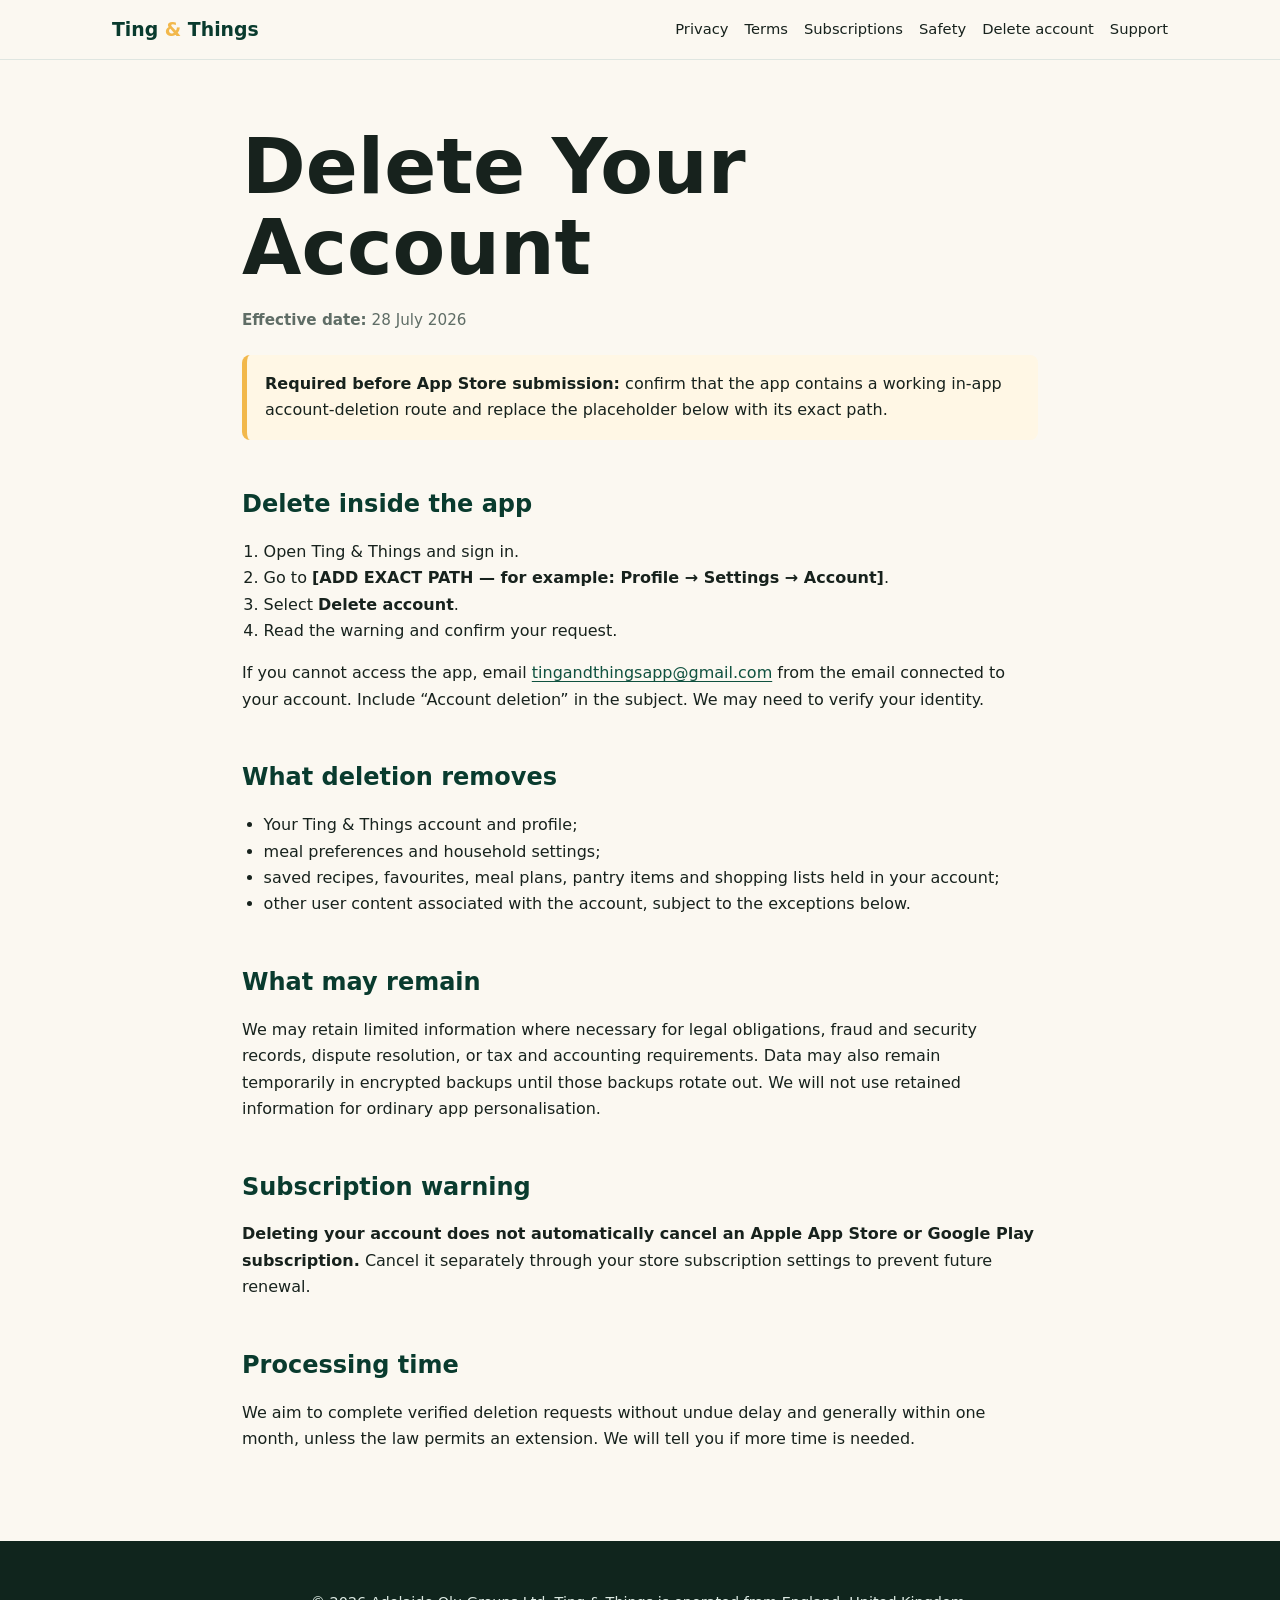
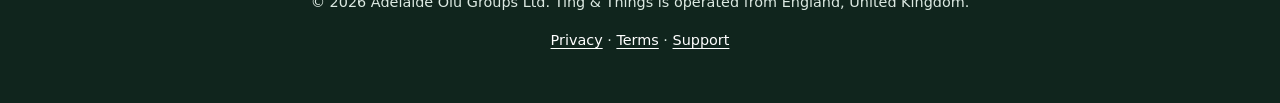
==== account-deletion.html @ 5563c953 "Add files via upload" ====
<!doctype html>
<html lang="en-GB">
<head>
<meta charset="utf-8">
<meta name="viewport" content="width=device-width,initial-scale=1">
<meta name="description" content="Ting &amp; Things legal and support information.">
<title>Delete Your Account | Ting & Things</title>
<link rel="stylesheet" href="style.css">
</head>
<body>
<header class="site-header">
<nav class="nav" aria-label="Main navigation">
<a class="brand" href="index.html">Ting <span>&amp;</span> Things</a>
<div class="nav-links">
<a href="privacy.html">Privacy</a>
<a href="terms.html">Terms</a>
<a href="subscriptions.html">Subscriptions</a>
<a href="disclaimer.html">Safety</a>
<a href="account-deletion.html">Delete account</a>
<a href="support.html">Support</a>
</div>
</nav>
</header>
<main class="narrow">

<h1>Delete Your Account</h1>
<p class="meta"><strong>Effective date:</strong> 28 July 2026</p>
<div class="notice"><strong>Required before App Store submission:</strong> confirm that the app contains a working in-app account-deletion route and replace the placeholder below with its exact path.</div>
<h2>Delete inside the app</h2>
<ol>
<li>Open Ting &amp; Things and sign in.</li>
<li>Go to <strong>[ADD EXACT PATH — for example: Profile → Settings → Account]</strong>.</li>
<li>Select <strong>Delete account</strong>.</li>
<li>Read the warning and confirm your request.</li>
</ol>
<p>If you cannot access the app, email <a href="mailto:tingandthingsapp@gmail.com?subject=Ting%20%26%20Things%20account%20deletion">tingandthingsapp@gmail.com</a> from the email connected to your account. Include “Account deletion” in the subject. We may need to verify your identity.</p>
<h2>What deletion removes</h2>
<ul>
<li>Your Ting &amp; Things account and profile;</li>
<li>meal preferences and household settings;</li>
<li>saved recipes, favourites, meal plans, pantry items and shopping lists held in your account;</li>
<li>other user content associated with the account, subject to the exceptions below.</li>
</ul>
<h2>What may remain</h2>
<p>We may retain limited information where necessary for legal obligations, fraud and security records, dispute resolution, or tax and accounting requirements. Data may also remain temporarily in encrypted backups until those backups rotate out. We will not use retained information for ordinary app personalisation.</p>
<h2>Subscription warning</h2>
<p><strong>Deleting your account does not automatically cancel an Apple App Store or Google Play subscription.</strong> Cancel it separately through your store subscription settings to prevent future renewal.</p>
<h2>Processing time</h2>
<p>We aim to complete verified deletion requests without undue delay and generally within one month, unless the law permits an extension. We will tell you if more time is needed.</p>

</main>
<footer>
<p>© 2026 Adelaide Olu Groups Ltd. Ting &amp; Things is operated from England, United Kingdom.</p>
<p><a href="privacy.html">Privacy</a> · <a href="terms.html">Terms</a> · <a href="support.html">Support</a></p>
</footer>
</body>
</html>
---- style.css ----
:root{
  --green:#0f513f;
  --green-dark:#093b2e;
  --gold:#f2b84b;
  --cream:#fbf8f1;
  --ink:#17221d;
  --muted:#5f6d66;
  --line:#dfe6e1;
  --white:#ffffff;
  --shadow:0 12px 35px rgba(15,81,63,.10);
}
*{box-sizing:border-box}
html{scroll-behavior:smooth}
body{
  margin:0;font-family:Inter,ui-sans-serif,system-ui,-apple-system,BlinkMacSystemFont,"Segoe UI",sans-serif;
  color:var(--ink);background:var(--cream);line-height:1.65
}
a{color:var(--green);text-underline-offset:3px}
header.site-header{
  position:sticky;top:0;z-index:20;background:rgba(251,248,241,.94);
  backdrop-filter:blur(12px);border-bottom:1px solid var(--line)
}
.nav{max-width:1100px;margin:auto;padding:14px 22px;display:flex;align-items:center;justify-content:space-between;gap:20px}
.brand{font-size:1.18rem;font-weight:850;text-decoration:none;color:var(--green-dark)}
.brand span{color:var(--gold)}
.nav-links{display:flex;flex-wrap:wrap;gap:16px;font-size:.92rem}
.nav-links a{text-decoration:none;color:var(--ink)}
.hero{
  background:linear-gradient(135deg,var(--green-dark),var(--green));
  color:white;padding:90px 22px 80px
}
.hero-inner{max-width:1000px;margin:auto}
.eyebrow{font-size:.8rem;text-transform:uppercase;letter-spacing:.16em;font-weight:800;color:#ffe0a0}
h1{font-size:clamp(2.4rem,7vw,4.8rem);line-height:1.05;margin:.25em 0}
.hero p{font-size:clamp(1.05rem,2vw,1.35rem);max-width:700px;color:#edf7f2}
.button{
  display:inline-block;margin-top:18px;background:var(--gold);color:#1c2a23;text-decoration:none;
  padding:13px 20px;border-radius:10px;font-weight:800
}
main{max-width:1000px;margin:auto;padding:48px 22px 72px}
main.narrow{max-width:840px}
.cards{display:grid;grid-template-columns:repeat(auto-fit,minmax(235px,1fr));gap:18px;margin:28px 0}
.card{background:white;border:1px solid var(--line);border-radius:16px;padding:24px;box-shadow:var(--shadow);text-decoration:none;color:var(--ink)}
.card h3{margin-top:0;color:var(--green-dark)}
.notice{background:#fff7e5;border-left:5px solid var(--gold);padding:16px 18px;border-radius:8px;margin:22px 0}
.danger{background:#fff1f1;border-left-color:#b42318}
h2{margin-top:2.1em;color:var(--green-dark);line-height:1.2}
h3{margin-top:1.7em;line-height:1.3}
table{width:100%;border-collapse:collapse;margin:18px 0;background:white}
th,td{border:1px solid var(--line);padding:12px;text-align:left;vertical-align:top}
th{background:#edf5f1}
code{background:#eef3f0;padding:.15em .35em;border-radius:5px}
footer{background:#10251d;color:#dce9e2;padding:36px 22px;text-align:center;font-size:.9rem}
footer a{color:white}
.meta{color:var(--muted);font-size:.95rem}
ul,ol{padding-left:1.35rem}
@media(max-width:720px){
  .nav{align-items:flex-start;flex-direction:column}.nav-links{gap:11px}
  .hero{padding-top:65px}table{display:block;overflow-x:auto}
}
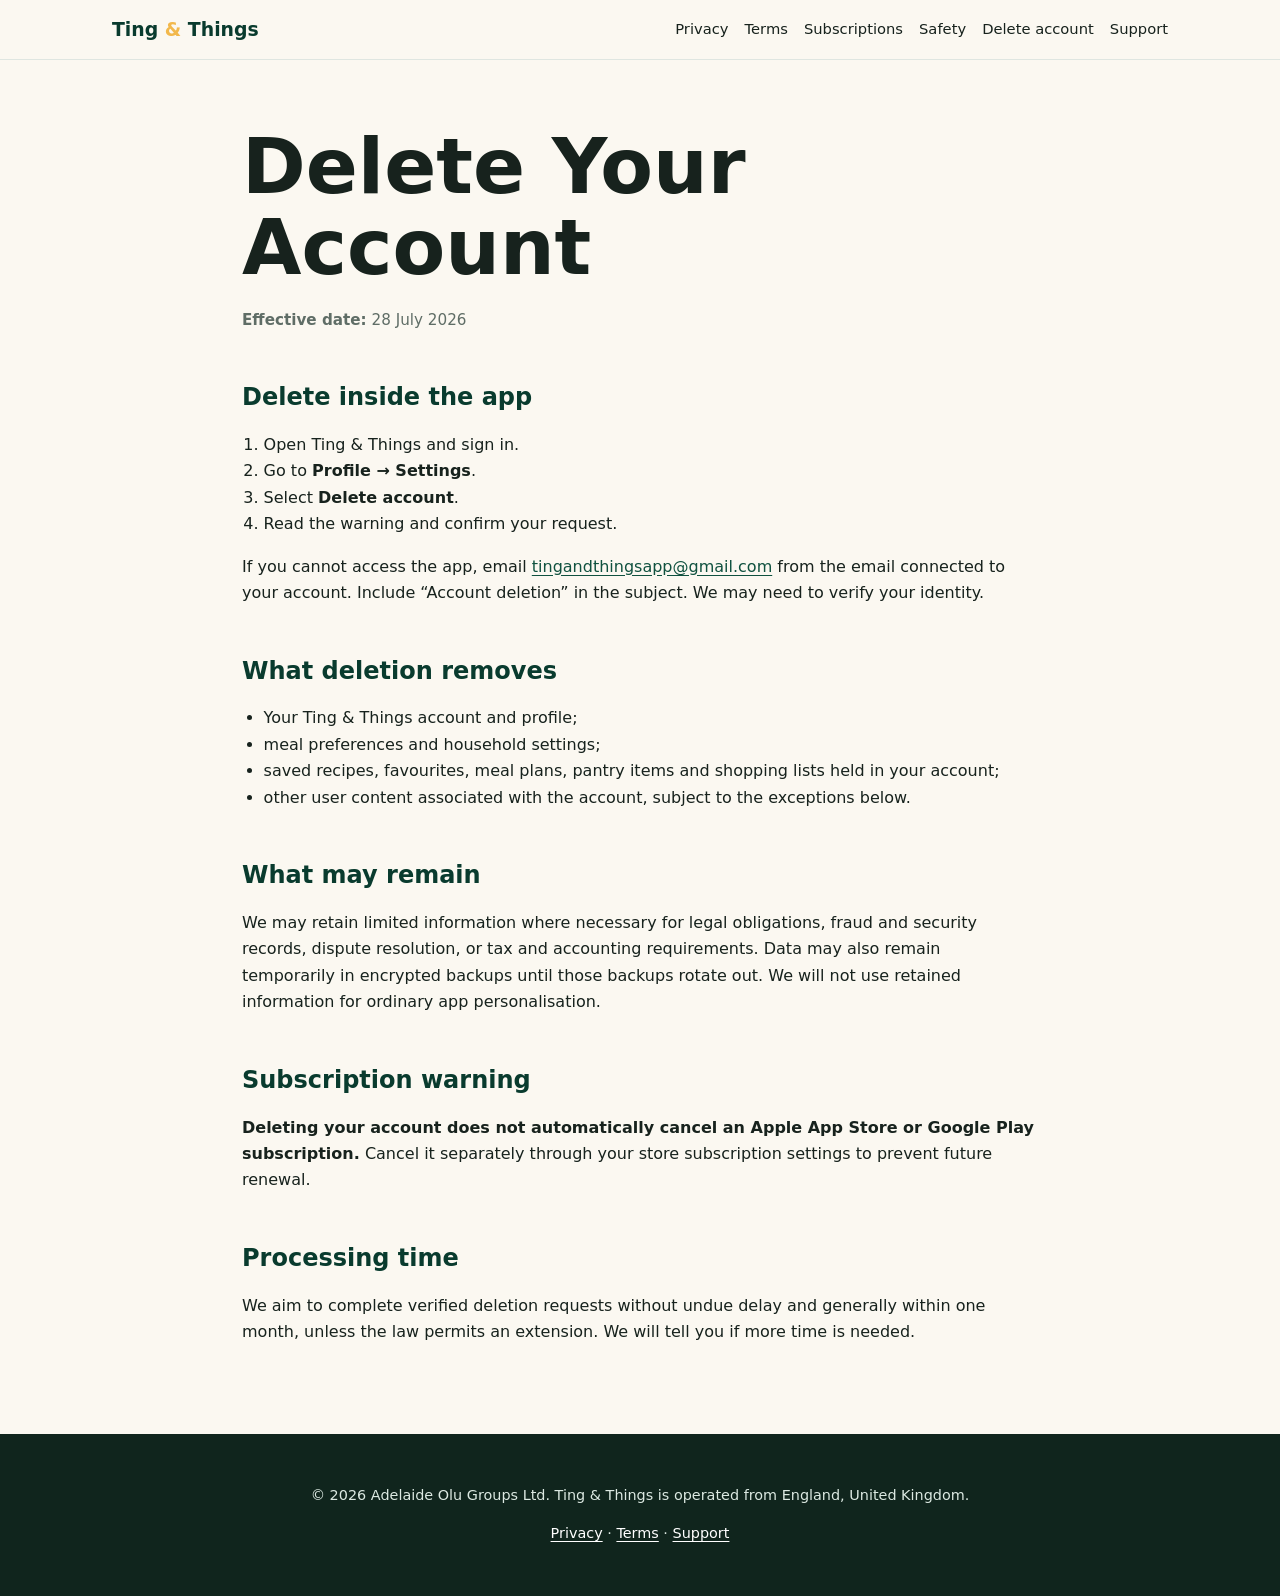
==== commit f70f95e8: "Update account-deletion.html Finalise account deletion instructions" ====
--- a/account-deletion.html
+++ b/account-deletion.html
@@ -25,11 +25,11 @@
 
 <h1>Delete Your Account</h1>
 <p class="meta"><strong>Effective date:</strong> 28 July 2026</p>
-<div class="notice"><strong>Required before App Store submission:</strong> confirm that the app contains a working in-app account-deletion route and replace the placeholder below with its exact path.</div>
+
 <h2>Delete inside the app</h2>
 <ol>
 <li>Open Ting &amp; Things and sign in.</li>
-<li>Go to <strong>[ADD EXACT PATH — for example: Profile → Settings → Account]</strong>.</li>
+<li>Go to <strong>Profile → Settings</strong>.</li>
 <li>Select <strong>Delete account</strong>.</li>
 <li>Read the warning and confirm your request.</li>
 </ol>
